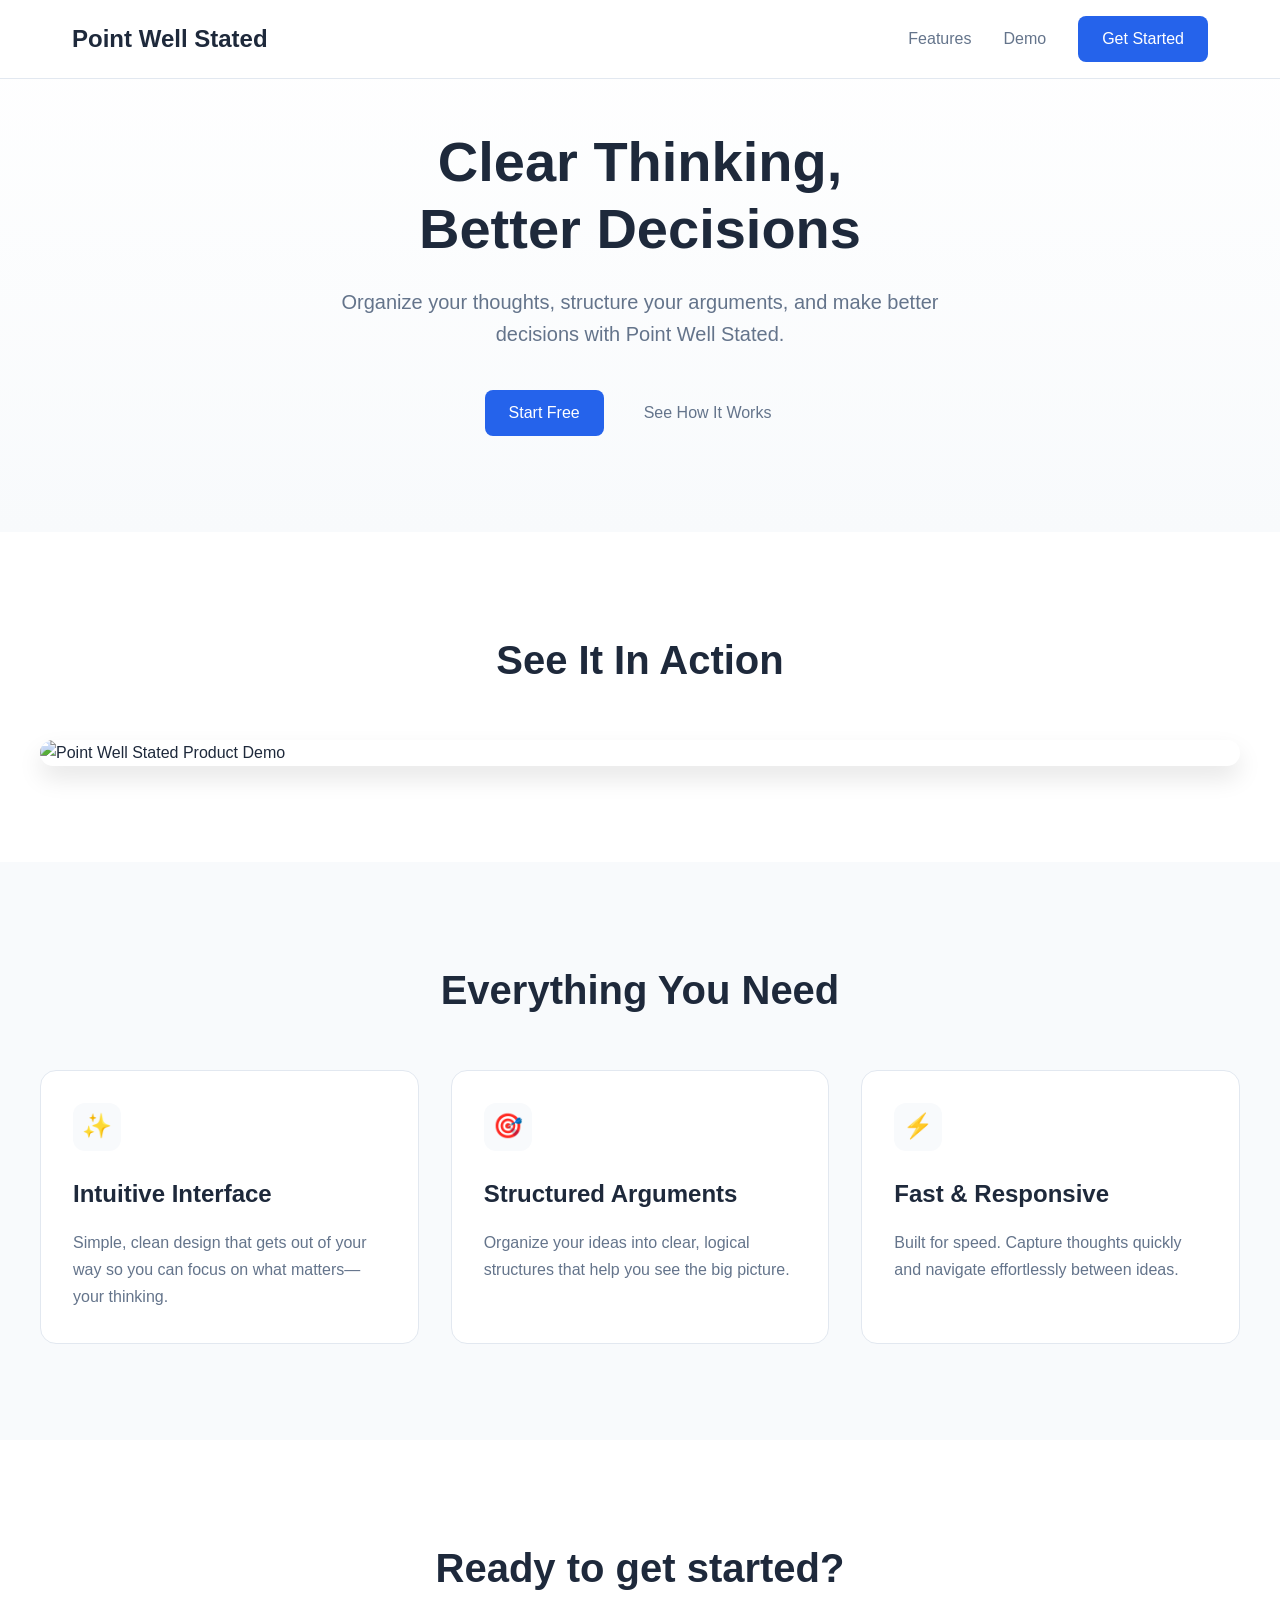
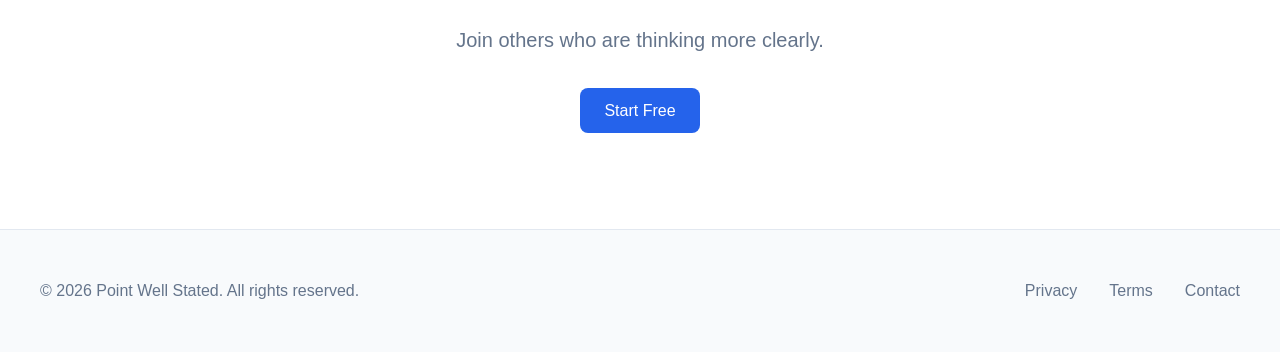
==== index.html @ d67585ce "adding image" ====
<!DOCTYPE html>
<html lang="en">
<head>
    <meta charset="UTF-8">
    <meta name="viewport" content="width=device-width, initial-scale=1.0">
    <title>Point Well Stated - Clear Thinking, Better Decisions</title>
    <style>
        * {
            margin: 0;
            padding: 0;
            box-sizing: border-box;
        }

        :root {
            --primary: #2563eb;
            --primary-dark: #1e40af;
            --text-primary: #1e293b;
            --text-secondary: #64748b;
            --bg-light: #f8fafc;
            --bg-white: #ffffff;
            --border: #e2e8f0;
        }

        body {
            font-family: -apple-system, BlinkMacSystemFont, 'Segoe UI', 'Roboto', 'Oxygen', 'Ubuntu', 'Cantarell', sans-serif;
            line-height: 1.6;
            color: var(--text-primary);
            background: var(--bg-white);
        }

        /* Navigation */
        nav {
            position: fixed;
            top: 0;
            width: 100%;
            background: rgba(255, 255, 255, 0.9);
            backdrop-filter: blur(10px);
            border-bottom: 1px solid var(--border);
            z-index: 1000;
        }

        nav .container {
            max-width: 1200px;
            margin: 0 auto;
            padding: 1rem 2rem;
            display: flex;
            justify-content: space-between;
            align-items: center;
        }

        nav .logo {
            font-size: 1.5rem;
            font-weight: 700;
            color: var(--text-primary);
            text-decoration: none;
        }

        nav .nav-links {
            display: flex;
            gap: 2rem;
            align-items: center;
        }

        nav a {
            color: var(--text-secondary);
            text-decoration: none;
            transition: color 0.2s;
        }

        nav a:hover {
            color: var(--text-primary);
        }

        .btn {
            padding: 0.625rem 1.5rem;
            border-radius: 0.5rem;
            font-weight: 500;
            text-decoration: none;
            transition: all 0.2s;
            display: inline-block;
        }

        .btn-primary {
            background: var(--primary);
            color: white;
            border: none;
        }

        .btn-primary:hover {
            background: var(--primary-dark);
            transform: translateY(-1px);
        }

        /* Hero Section */
        .hero {
            padding: 8rem 2rem 6rem;
            text-align: center;
            background: linear-gradient(180deg, var(--bg-white) 0%, var(--bg-light) 100%);
        }

        .hero h1 {
            font-size: 3.5rem;
            font-weight: 700;
            margin-bottom: 1.5rem;
            line-height: 1.2;
            color: var(--text-primary);
        }

        .hero p {
            font-size: 1.25rem;
            color: var(--text-secondary);
            max-width: 600px;
            margin: 0 auto 2.5rem;
        }

        .hero-cta {
            display: flex;
            gap: 1rem;
            justify-content: center;
            align-items: center;
        }

        /* Product Demo Section */
        .product-demo {
            padding: 6rem 2rem;
            background: var(--bg-white);
        }

        .container {
            max-width: 1200px;
            margin: 0 auto;
        }

        .product-demo h2 {
            font-size: 2.5rem;
            text-align: center;
            margin-bottom: 3rem;
            color: var(--text-primary);
        }

        .demo-container {
            display: flex;
            justify-content: center;
            align-items: center;
            border-radius: 1rem;
            overflow: hidden;
            box-shadow: 0 12px 24px rgba(0, 0, 0, 0.1);
        }

        .demo-container img {
            width: 100%;
            height: auto;
            display: block;
            max-width: 100%;
        }

        /* Features Section */
        .features {
            padding: 6rem 2rem;
            background: var(--bg-light);
        }

        .features h2 {
            font-size: 2.5rem;
            text-align: center;
            margin-bottom: 3rem;
            color: var(--text-primary);
        }

        .features-grid {
            display: grid;
            grid-template-columns: repeat(auto-fit, minmax(300px, 1fr));
            gap: 2rem;
            max-width: 1200px;
            margin: 0 auto;
        }

        .feature-card {
            background: var(--bg-white);
            padding: 2rem;
            border-radius: 1rem;
            border: 1px solid var(--border);
            transition: transform 0.2s, box-shadow 0.2s;
        }

        .feature-card:hover {
            transform: translateY(-4px);
            box-shadow: 0 12px 24px rgba(0, 0, 0, 0.1);
        }

        .feature-icon {
            width: 48px;
            height: 48px;
            background: var(--bg-light);
            border-radius: 0.75rem;
            display: flex;
            align-items: center;
            justify-content: center;
            font-size: 1.5rem;
            margin-bottom: 1.5rem;
        }

        .feature-card h3 {
            font-size: 1.5rem;
            margin-bottom: 1rem;
            color: var(--text-primary);
        }

        .feature-card p {
            color: var(--text-secondary);
            line-height: 1.7;
        }

        /* CTA Section */
        .cta-section {
            padding: 6rem 2rem;
            background: var(--bg-white);
            text-align: center;
        }

        .cta-section h2 {
            font-size: 2.5rem;
            margin-bottom: 1.5rem;
            color: var(--text-primary);
        }

        .cta-section p {
            font-size: 1.25rem;
            color: var(--text-secondary);
            margin-bottom: 2rem;
        }

        /* Footer */
        footer {
            padding: 3rem 2rem;
            background: var(--bg-light);
            border-top: 1px solid var(--border);
        }

        footer .container {
            max-width: 1200px;
            margin: 0 auto;
            display: flex;
            justify-content: space-between;
            align-items: center;
        }

        footer p {
            color: var(--text-secondary);
        }

        footer .footer-links {
            display: flex;
            gap: 2rem;
        }

        footer a {
            color: var(--text-secondary);
            text-decoration: none;
            transition: color 0.2s;
        }

        footer a:hover {
            color: var(--text-primary);
        }

        /* Responsive */
        @media (max-width: 768px) {
            .hero h1 {
                font-size: 2.5rem;
            }

            .hero p {
                font-size: 1.125rem;
            }

            .hero-cta {
                flex-direction: column;
            }

            nav .nav-links {
                gap: 1rem;
            }

            footer .container {
                flex-direction: column;
                gap: 1.5rem;
                text-align: center;
            }

            .features h2,
            .product-demo h2,
            .cta-section h2 {
                font-size: 2rem;
            }
        }
    </style>
</head>
<body>
    <!-- Navigation -->
    <nav>
        <div class="container">
            <a href="/" class="logo">Point Well Stated</a>
            <div class="nav-links">
                <a href="#features">Features</a>
                <a href="#demo">Demo</a>
                <a href="https://dashboard.pointwellstated.com" class="btn btn-primary">Get Started</a>
            </div>
        </div>
    </nav>

    <!-- Hero Section -->
    <section class="hero">
        <h1>Clear Thinking,<br>Better Decisions</h1>
        <p>Organize your thoughts, structure your arguments, and make better decisions with Point Well Stated.</p>
        <div class="hero-cta">
            <a href="https://dashboard.pointwellstated.com" class="btn btn-primary">Start Free</a>
            <a href="#demo" class="btn" style="color: var(--text-secondary);">See How It Works</a>
        </div>
    </section>

    <!-- Product Demo Section -->
    <section class="product-demo" id="demo">
        <div class="container">
            <h2>See It In Action</h2>
            <div class="demo-container">
                <img src="demo.gif" alt="Point Well Stated Product Demo">
            </div>
        </div>
    </section>

    <!-- Features Section -->
    <section class="features" id="features">
        <div class="container">
            <h2>Everything You Need</h2>
            <div class="features-grid">
                <div class="feature-card">
                    <div class="feature-icon">✨</div>
                    <h3>Intuitive Interface</h3>
                    <p>Simple, clean design that gets out of your way so you can focus on what matters—your thinking.</p>
                </div>
                <div class="feature-card">
                    <div class="feature-icon">🎯</div>
                    <h3>Structured Arguments</h3>
                    <p>Organize your ideas into clear, logical structures that help you see the big picture.</p>
                </div>
                <div class="feature-card">
                    <div class="feature-icon">⚡</div>
                    <h3>Fast & Responsive</h3>
                    <p>Built for speed. Capture thoughts quickly and navigate effortlessly between ideas.</p>
                </div>
            </div>
        </div>
    </section>

    <!-- CTA Section -->
    <section class="cta-section">
        <div class="container">
            <h2>Ready to get started?</h2>
            <p>Join others who are thinking more clearly.</p>
            <a href="https://dashboard.pointwellstated.com" class="btn btn-primary">Start Free</a>
        </div>
    </section>

    <!-- Footer -->
    <footer>
        <div class="container">
            <p>&copy; 2026 Point Well Stated. All rights reserved.</p>
            <div class="footer-links">
                <a href="#">Privacy</a>
                <a href="#">Terms</a>
                <a href="#">Contact</a>
            </div>
        </div>
    </footer>

    <script>
        // Smooth scrolling for anchor links
        document.querySelectorAll('a[href^="#"]').forEach(anchor => {
            anchor.addEventListener('click', function (e) {
                e.preventDefault();
                const target = document.querySelector(this.getAttribute('href'));
                if (target) {
                    target.scrollIntoView({
                        behavior: 'smooth',
                        block: 'start'
                    });
                }
            });
        });
    </script>
</body>
</html>
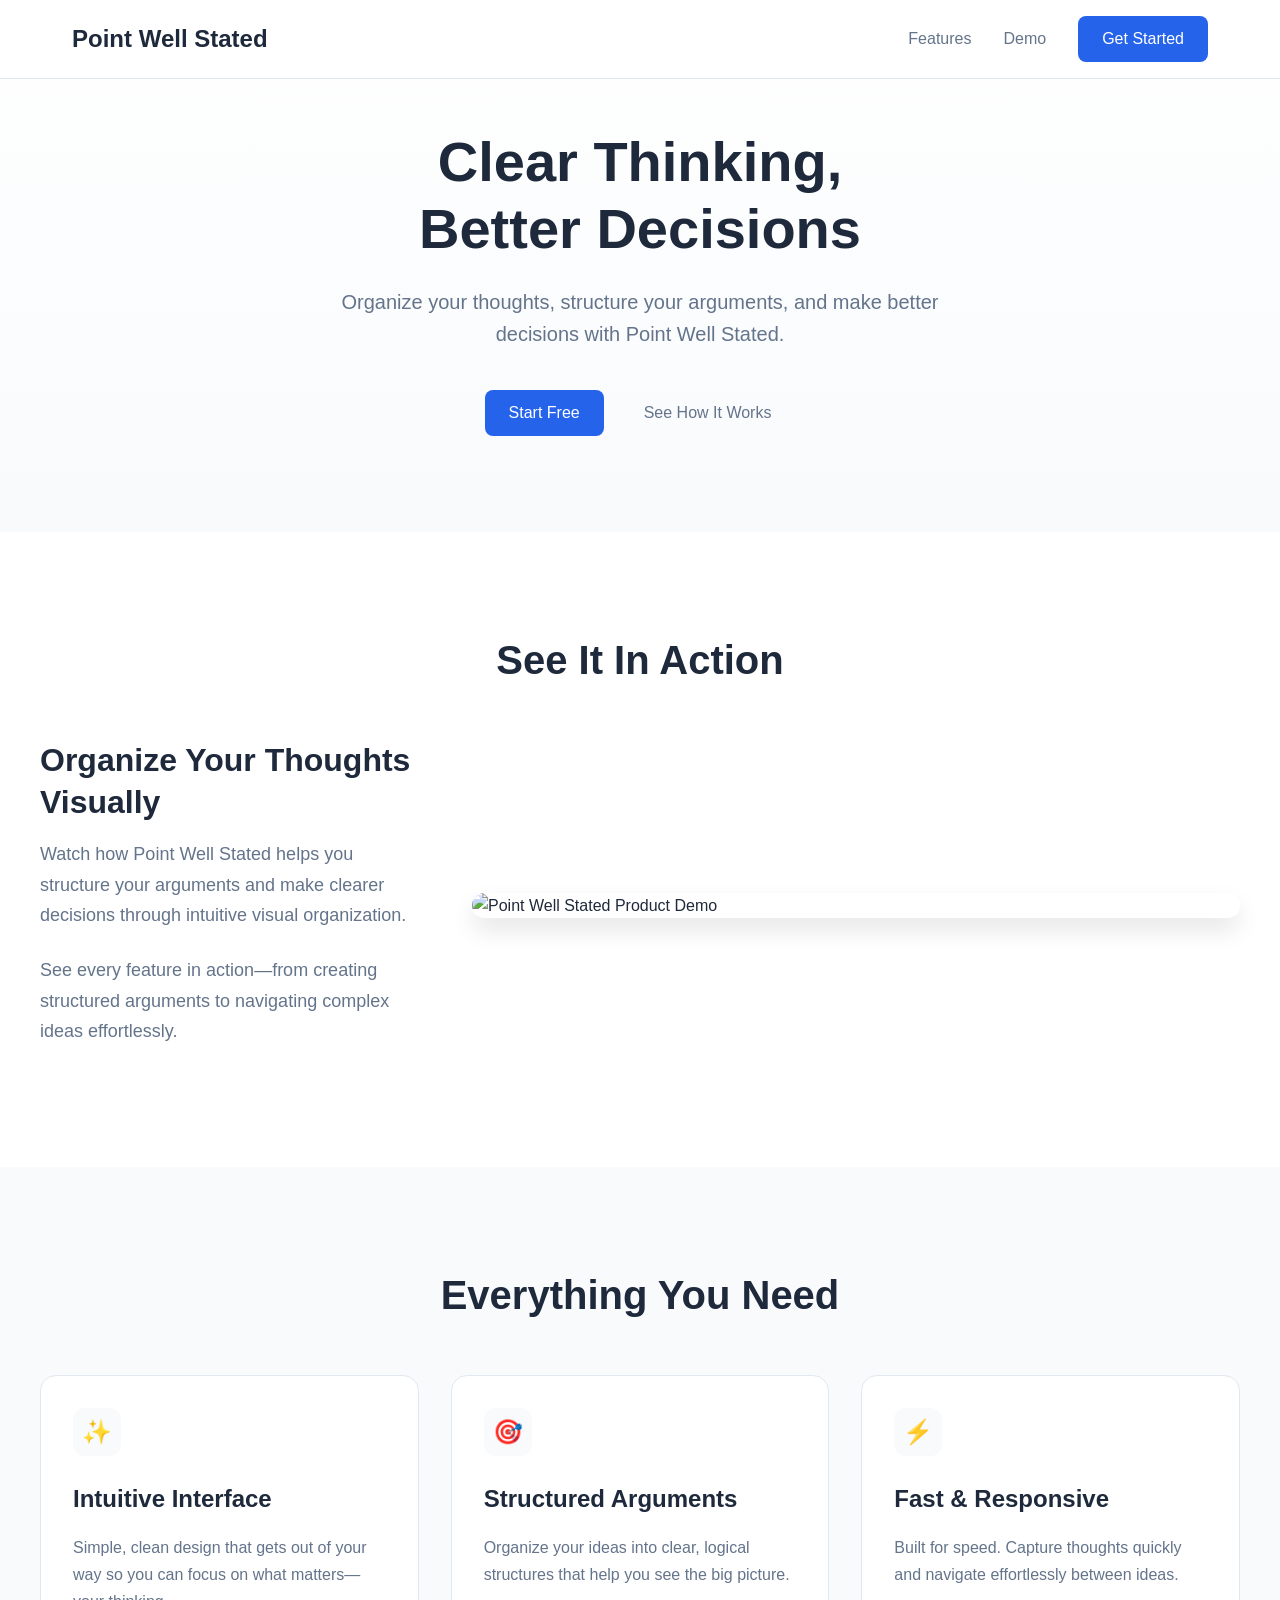
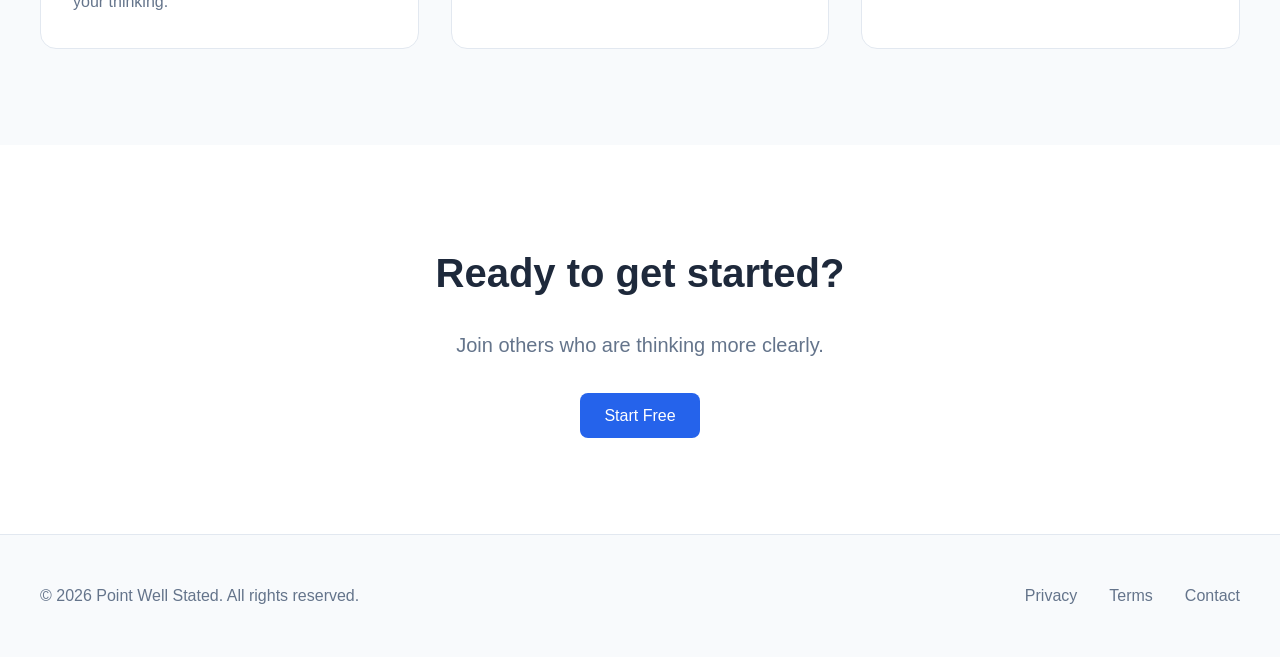
==== commit 3e33b390: "Add demo GIF with two-column layout (text left, image right)" ====
--- a/index.html
+++ b/index.html
@@ -138,10 +138,35 @@
             color: var(--text-primary);
         }
 
+        .demo-wrapper {
+            display: grid;
+            grid-template-columns: 1fr 2fr;
+            gap: 3rem;
+            align-items: center;
+            margin-top: 2rem;
+        }
+
+        .demo-text {
+            display: flex;
+            flex-direction: column;
+            justify-content: center;
+        }
+
+        .demo-text h3 {
+            font-size: 2rem;
+            margin-bottom: 1rem;
+            color: var(--text-primary);
+            line-height: 1.3;
+        }
+
+        .demo-text p {
+            font-size: 1.125rem;
+            color: var(--text-secondary);
+            line-height: 1.7;
+            margin-bottom: 1.5rem;
+        }
+
         .demo-container {
-            display: flex;
-            justify-content: center;
-            align-items: center;
             border-radius: 1rem;
             overflow: hidden;
             box-shadow: 0 12px 24px rgba(0, 0, 0, 0.1);
@@ -151,7 +176,6 @@
             width: 100%;
             height: auto;
             display: block;
-            max-width: 100%;
         }
 
         /* Features Section */
@@ -292,6 +316,19 @@
             .product-demo h2,
             .cta-section h2 {
                 font-size: 2rem;
+            }
+
+            .demo-wrapper {
+                grid-template-columns: 1fr;
+                gap: 2rem;
+            }
+
+            .demo-text h3 {
+                font-size: 1.75rem;
+            }
+
+            .demo-text p {
+                font-size: 1rem;
             }
         }
     </style>
@@ -323,8 +360,15 @@
     <section class="product-demo" id="demo">
         <div class="container">
             <h2>See It In Action</h2>
-            <div class="demo-container">
-                <img src="demo.gif" alt="Point Well Stated Product Demo">
+            <div class="demo-wrapper">
+                <div class="demo-text">
+                    <h3>Organize Your Thoughts Visually</h3>
+                    <p>Watch how Point Well Stated helps you structure your arguments and make clearer decisions through intuitive visual organization.</p>
+                    <p>See every feature in action—from creating structured arguments to navigating complex ideas effortlessly.</p>
+                </div>
+                <div class="demo-container">
+                    <img src="demo.gif" alt="Point Well Stated Product Demo">
+                </div>
             </div>
         </div>
     </section>
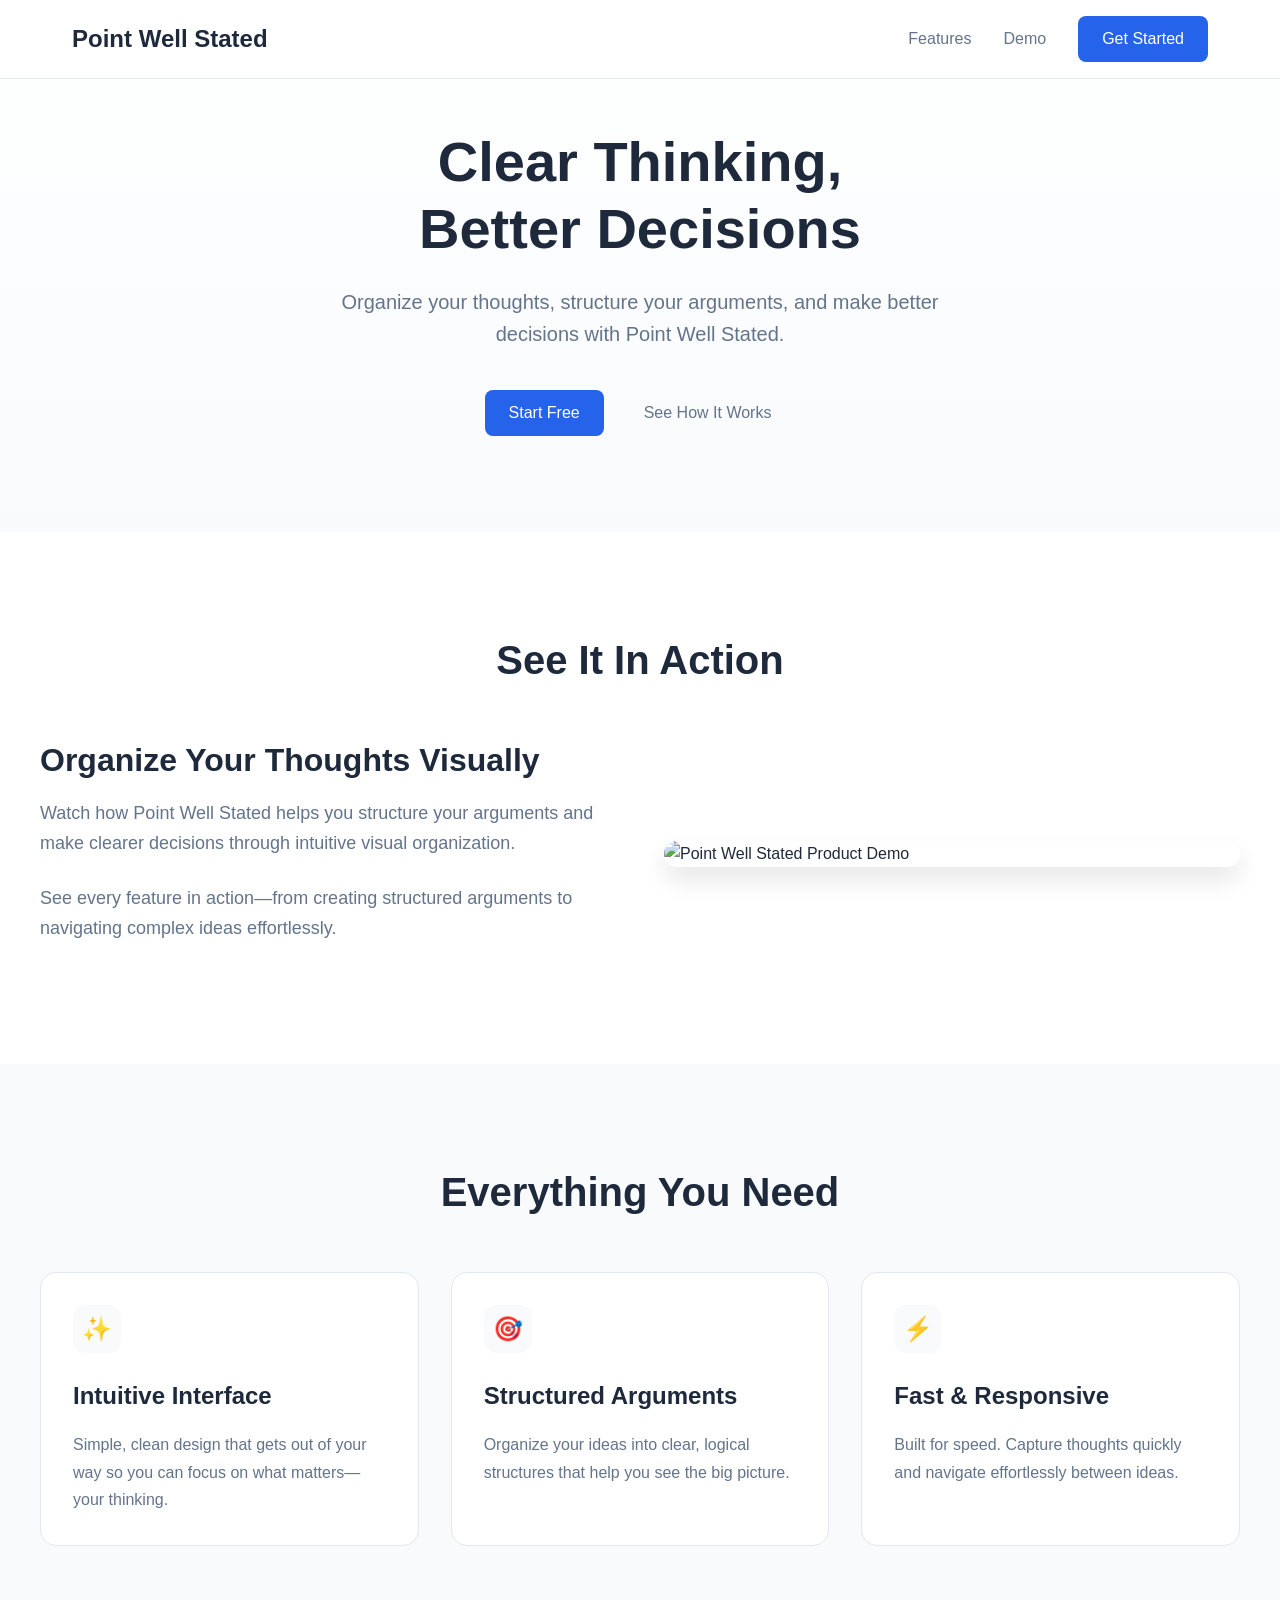
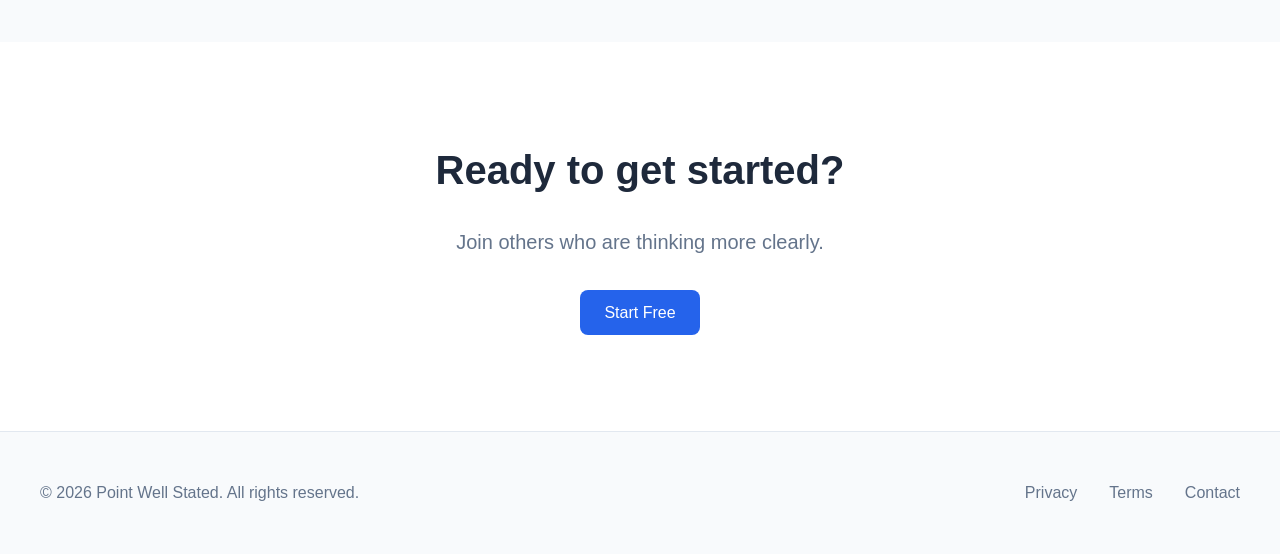
==== commit 303971ad: "image size" ====
--- a/index.html
+++ b/index.html
@@ -140,7 +140,7 @@
 
         .demo-wrapper {
             display: grid;
-            grid-template-columns: 1fr 2fr;
+            grid-template-columns: 1fr 1fr;
             gap: 3rem;
             align-items: center;
             margin-top: 2rem;
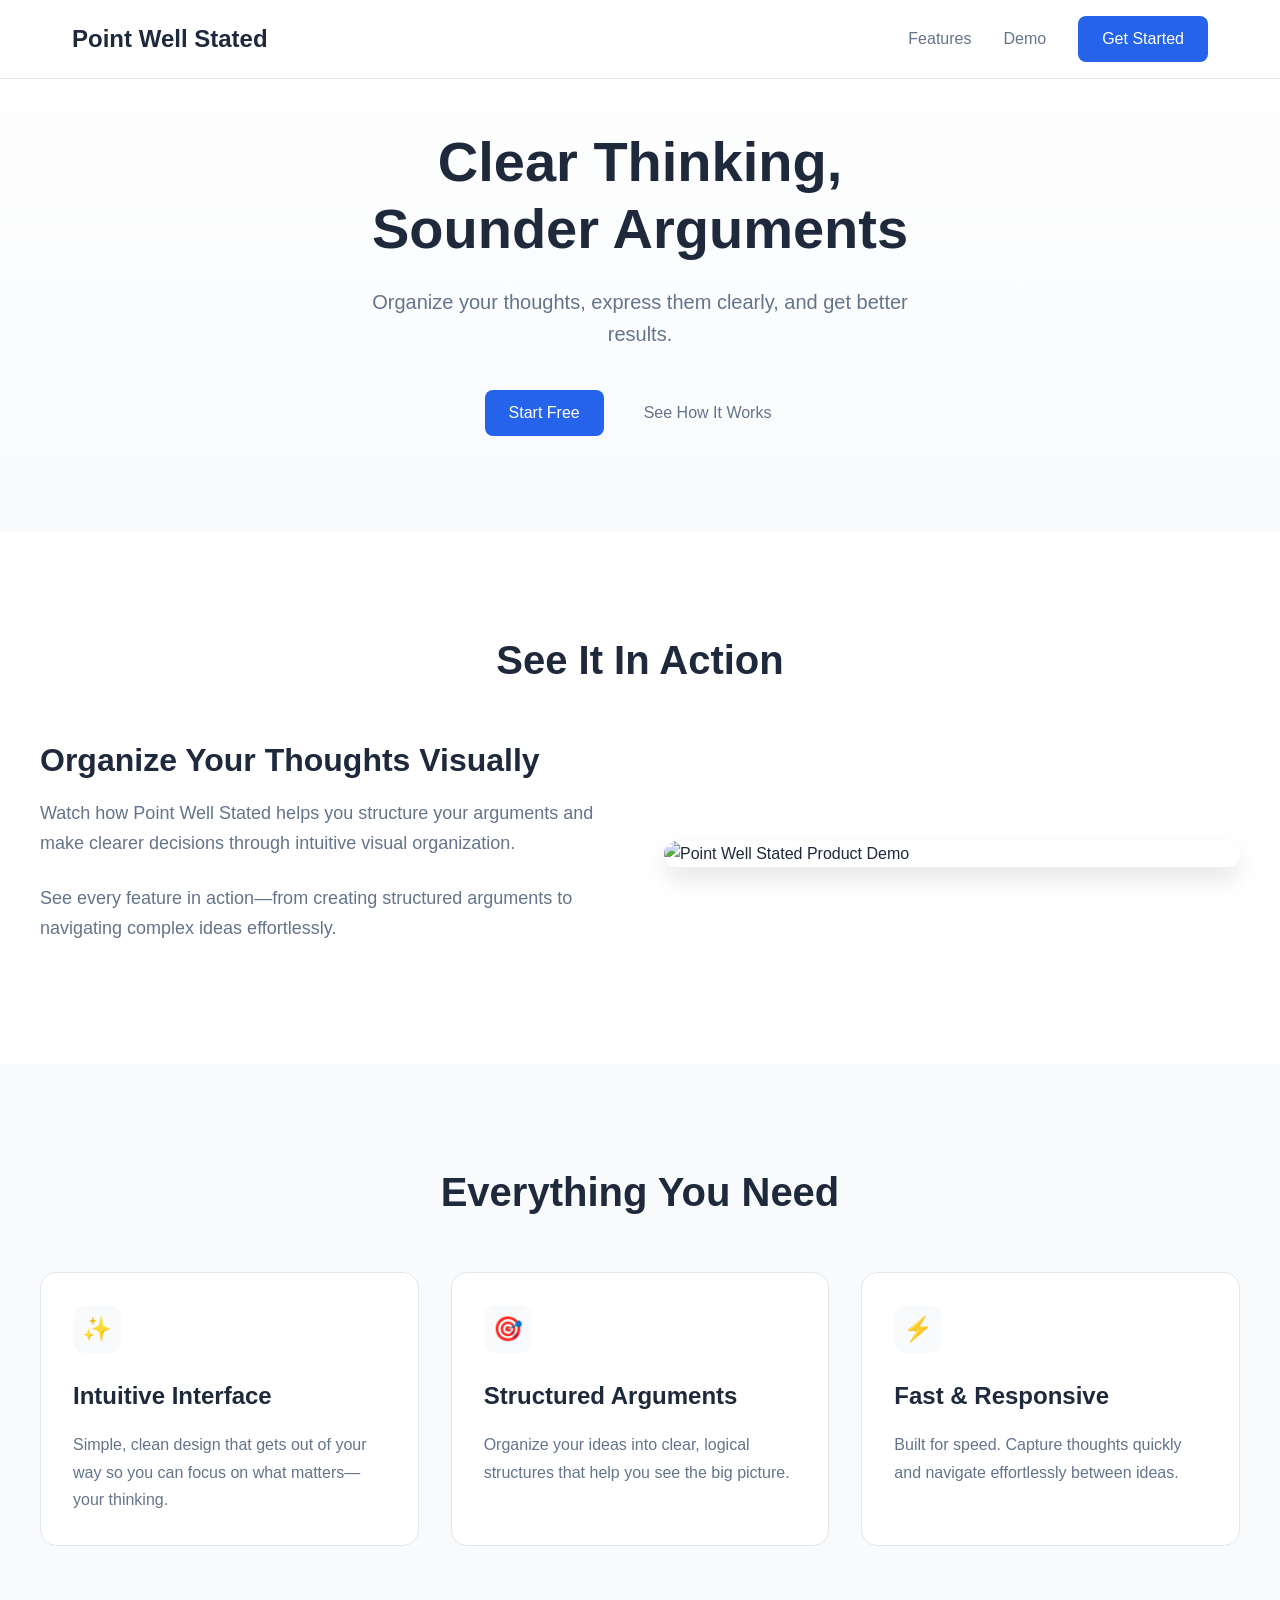
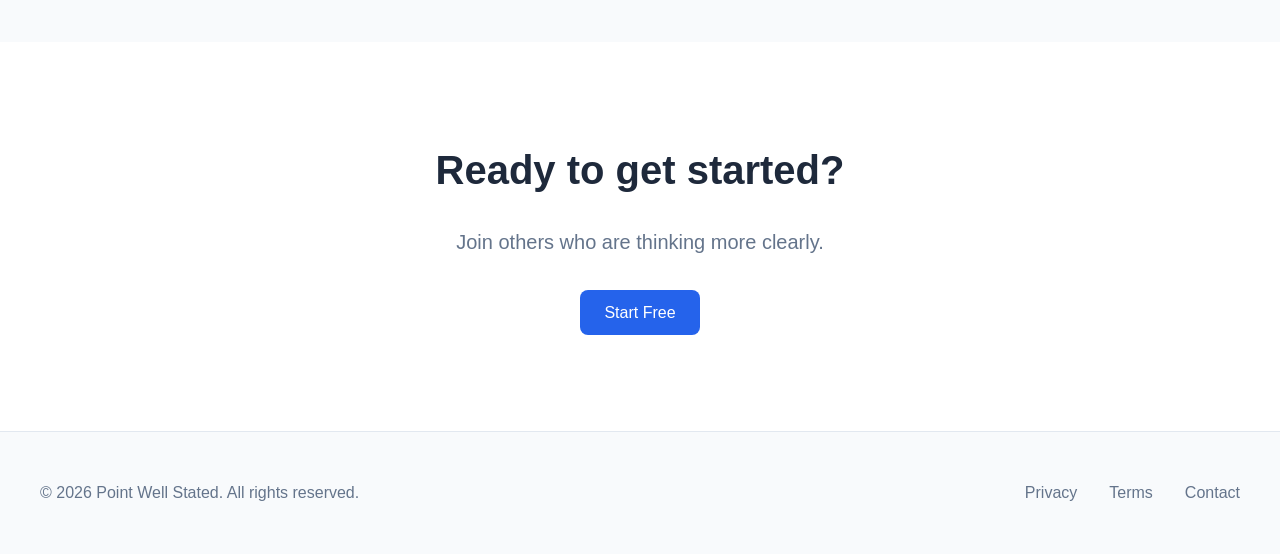
==== commit 9e3659b4: "Update title and hero copy Co-Authored-By: Claude Opus 4.5 <noreply@anthropic.com>" ====
--- a/index.html
+++ b/index.html
@@ -3,335 +3,8 @@
 <head>
     <meta charset="UTF-8">
     <meta name="viewport" content="width=device-width, initial-scale=1.0">
-    <title>Point Well Stated - Clear Thinking, Better Decisions</title>
-    <style>
-        * {
-            margin: 0;
-            padding: 0;
-            box-sizing: border-box;
-        }
-
-        :root {
-            --primary: #2563eb;
-            --primary-dark: #1e40af;
-            --text-primary: #1e293b;
-            --text-secondary: #64748b;
-            --bg-light: #f8fafc;
-            --bg-white: #ffffff;
-            --border: #e2e8f0;
-        }
-
-        body {
-            font-family: -apple-system, BlinkMacSystemFont, 'Segoe UI', 'Roboto', 'Oxygen', 'Ubuntu', 'Cantarell', sans-serif;
-            line-height: 1.6;
-            color: var(--text-primary);
-            background: var(--bg-white);
-        }
-
-        /* Navigation */
-        nav {
-            position: fixed;
-            top: 0;
-            width: 100%;
-            background: rgba(255, 255, 255, 0.9);
-            backdrop-filter: blur(10px);
-            border-bottom: 1px solid var(--border);
-            z-index: 1000;
-        }
-
-        nav .container {
-            max-width: 1200px;
-            margin: 0 auto;
-            padding: 1rem 2rem;
-            display: flex;
-            justify-content: space-between;
-            align-items: center;
-        }
-
-        nav .logo {
-            font-size: 1.5rem;
-            font-weight: 700;
-            color: var(--text-primary);
-            text-decoration: none;
-        }
-
-        nav .nav-links {
-            display: flex;
-            gap: 2rem;
-            align-items: center;
-        }
-
-        nav a {
-            color: var(--text-secondary);
-            text-decoration: none;
-            transition: color 0.2s;
-        }
-
-        nav a:hover {
-            color: var(--text-primary);
-        }
-
-        .btn {
-            padding: 0.625rem 1.5rem;
-            border-radius: 0.5rem;
-            font-weight: 500;
-            text-decoration: none;
-            transition: all 0.2s;
-            display: inline-block;
-        }
-
-        .btn-primary {
-            background: var(--primary);
-            color: white;
-            border: none;
-        }
-
-        .btn-primary:hover {
-            background: var(--primary-dark);
-            transform: translateY(-1px);
-        }
-
-        /* Hero Section */
-        .hero {
-            padding: 8rem 2rem 6rem;
-            text-align: center;
-            background: linear-gradient(180deg, var(--bg-white) 0%, var(--bg-light) 100%);
-        }
-
-        .hero h1 {
-            font-size: 3.5rem;
-            font-weight: 700;
-            margin-bottom: 1.5rem;
-            line-height: 1.2;
-            color: var(--text-primary);
-        }
-
-        .hero p {
-            font-size: 1.25rem;
-            color: var(--text-secondary);
-            max-width: 600px;
-            margin: 0 auto 2.5rem;
-        }
-
-        .hero-cta {
-            display: flex;
-            gap: 1rem;
-            justify-content: center;
-            align-items: center;
-        }
-
-        /* Product Demo Section */
-        .product-demo {
-            padding: 6rem 2rem;
-            background: var(--bg-white);
-        }
-
-        .container {
-            max-width: 1200px;
-            margin: 0 auto;
-        }
-
-        .product-demo h2 {
-            font-size: 2.5rem;
-            text-align: center;
-            margin-bottom: 3rem;
-            color: var(--text-primary);
-        }
-
-        .demo-wrapper {
-            display: grid;
-            grid-template-columns: 1fr 1fr;
-            gap: 3rem;
-            align-items: center;
-            margin-top: 2rem;
-        }
-
-        .demo-text {
-            display: flex;
-            flex-direction: column;
-            justify-content: center;
-        }
-
-        .demo-text h3 {
-            font-size: 2rem;
-            margin-bottom: 1rem;
-            color: var(--text-primary);
-            line-height: 1.3;
-        }
-
-        .demo-text p {
-            font-size: 1.125rem;
-            color: var(--text-secondary);
-            line-height: 1.7;
-            margin-bottom: 1.5rem;
-        }
-
-        .demo-container {
-            border-radius: 1rem;
-            overflow: hidden;
-            box-shadow: 0 12px 24px rgba(0, 0, 0, 0.1);
-        }
-
-        .demo-container img {
-            width: 100%;
-            height: auto;
-            display: block;
-        }
-
-        /* Features Section */
-        .features {
-            padding: 6rem 2rem;
-            background: var(--bg-light);
-        }
-
-        .features h2 {
-            font-size: 2.5rem;
-            text-align: center;
-            margin-bottom: 3rem;
-            color: var(--text-primary);
-        }
-
-        .features-grid {
-            display: grid;
-            grid-template-columns: repeat(auto-fit, minmax(300px, 1fr));
-            gap: 2rem;
-            max-width: 1200px;
-            margin: 0 auto;
-        }
-
-        .feature-card {
-            background: var(--bg-white);
-            padding: 2rem;
-            border-radius: 1rem;
-            border: 1px solid var(--border);
-            transition: transform 0.2s, box-shadow 0.2s;
-        }
-
-        .feature-card:hover {
-            transform: translateY(-4px);
-            box-shadow: 0 12px 24px rgba(0, 0, 0, 0.1);
-        }
-
-        .feature-icon {
-            width: 48px;
-            height: 48px;
-            background: var(--bg-light);
-            border-radius: 0.75rem;
-            display: flex;
-            align-items: center;
-            justify-content: center;
-            font-size: 1.5rem;
-            margin-bottom: 1.5rem;
-        }
-
-        .feature-card h3 {
-            font-size: 1.5rem;
-            margin-bottom: 1rem;
-            color: var(--text-primary);
-        }
-
-        .feature-card p {
-            color: var(--text-secondary);
-            line-height: 1.7;
-        }
-
-        /* CTA Section */
-        .cta-section {
-            padding: 6rem 2rem;
-            background: var(--bg-white);
-            text-align: center;
-        }
-
-        .cta-section h2 {
-            font-size: 2.5rem;
-            margin-bottom: 1.5rem;
-            color: var(--text-primary);
-        }
-
-        .cta-section p {
-            font-size: 1.25rem;
-            color: var(--text-secondary);
-            margin-bottom: 2rem;
-        }
-
-        /* Footer */
-        footer {
-            padding: 3rem 2rem;
-            background: var(--bg-light);
-            border-top: 1px solid var(--border);
-        }
-
-        footer .container {
-            max-width: 1200px;
-            margin: 0 auto;
-            display: flex;
-            justify-content: space-between;
-            align-items: center;
-        }
-
-        footer p {
-            color: var(--text-secondary);
-        }
-
-        footer .footer-links {
-            display: flex;
-            gap: 2rem;
-        }
-
-        footer a {
-            color: var(--text-secondary);
-            text-decoration: none;
-            transition: color 0.2s;
-        }
-
-        footer a:hover {
-            color: var(--text-primary);
-        }
-
-        /* Responsive */
-        @media (max-width: 768px) {
-            .hero h1 {
-                font-size: 2.5rem;
-            }
-
-            .hero p {
-                font-size: 1.125rem;
-            }
-
-            .hero-cta {
-                flex-direction: column;
-            }
-
-            nav .nav-links {
-                gap: 1rem;
-            }
-
-            footer .container {
-                flex-direction: column;
-                gap: 1.5rem;
-                text-align: center;
-            }
-
-            .features h2,
-            .product-demo h2,
-            .cta-section h2 {
-                font-size: 2rem;
-            }
-
-            .demo-wrapper {
-                grid-template-columns: 1fr;
-                gap: 2rem;
-            }
-
-            .demo-text h3 {
-                font-size: 1.75rem;
-            }
-
-            .demo-text p {
-                font-size: 1rem;
-            }
-        }
-    </style>
+    <title>Point Well Stated - Build Sound Arguments</title>
+    <link rel="stylesheet" href="styles.css">
 </head>
 <body>
     <!-- Navigation -->
@@ -348,11 +21,11 @@
 
     <!-- Hero Section -->
     <section class="hero">
-        <h1>Clear Thinking,<br>Better Decisions</h1>
-        <p>Organize your thoughts, structure your arguments, and make better decisions with Point Well Stated.</p>
+        <h1>Clear Thinking,<br>Sounder Arguments</h1>
+        <p>Organize your thoughts, express them clearly, and get better results.</p>
         <div class="hero-cta">
             <a href="https://dashboard.pointwellstated.com" class="btn btn-primary">Start Free</a>
-            <a href="#demo" class="btn" style="color: var(--text-secondary);">See How It Works</a>
+            <a href="#demo" class="btn btn-secondary">See How It Works</a>
         </div>
     </section>
 
@@ -418,20 +91,6 @@
         </div>
     </footer>
 
-    <script>
-        // Smooth scrolling for anchor links
-        document.querySelectorAll('a[href^="#"]').forEach(anchor => {
-            anchor.addEventListener('click', function (e) {
-                e.preventDefault();
-                const target = document.querySelector(this.getAttribute('href'));
-                if (target) {
-                    target.scrollIntoView({
-                        behavior: 'smooth',
-                        block: 'start'
-                    });
-                }
-            });
-        });
-    </script>
+    <script src="main.js"></script>
 </body>
 </html>
--- a/styles.css
+++ b/styles.css
@@ -0,0 +1,330 @@
+* {
+    margin: 0;
+    padding: 0;
+    box-sizing: border-box;
+}
+
+:root {
+    --primary: #2563eb;
+    --primary-dark: #1e40af;
+    --text-primary: #1e293b;
+    --text-secondary: #64748b;
+    --bg-light: #f8fafc;
+    --bg-white: #ffffff;
+    --border: #e2e8f0;
+}
+
+body {
+    font-family: -apple-system, BlinkMacSystemFont, 'Segoe UI', 'Roboto', 'Oxygen', 'Ubuntu', 'Cantarell', sans-serif;
+    line-height: 1.6;
+    color: var(--text-primary);
+    background: var(--bg-white);
+}
+
+/* Navigation */
+nav {
+    position: fixed;
+    top: 0;
+    width: 100%;
+    background: rgba(255, 255, 255, 0.9);
+    backdrop-filter: blur(10px);
+    border-bottom: 1px solid var(--border);
+    z-index: 1000;
+}
+
+nav .container {
+    max-width: 1200px;
+    margin: 0 auto;
+    padding: 1rem 2rem;
+    display: flex;
+    justify-content: space-between;
+    align-items: center;
+}
+
+nav .logo {
+    font-size: 1.5rem;
+    font-weight: 700;
+    color: var(--text-primary);
+    text-decoration: none;
+}
+
+nav .nav-links {
+    display: flex;
+    gap: 2rem;
+    align-items: center;
+}
+
+nav a {
+    color: var(--text-secondary);
+    text-decoration: none;
+    transition: color 0.2s;
+}
+
+nav a:hover {
+    color: var(--text-primary);
+}
+
+.btn {
+    padding: 0.625rem 1.5rem;
+    border-radius: 0.5rem;
+    font-weight: 500;
+    text-decoration: none;
+    transition: all 0.2s;
+    display: inline-block;
+}
+
+.btn-primary {
+    background: var(--primary);
+    color: white;
+    border: none;
+}
+
+.btn-primary:hover {
+    background: var(--primary-dark);
+    transform: translateY(-1px);
+}
+
+.btn-secondary {
+    color: var(--text-secondary);
+}
+
+/* Hero Section */
+.hero {
+    padding: 8rem 2rem 6rem;
+    text-align: center;
+    background: linear-gradient(180deg, var(--bg-white) 0%, var(--bg-light) 100%);
+}
+
+.hero h1 {
+    font-size: 3.5rem;
+    font-weight: 700;
+    margin-bottom: 1.5rem;
+    line-height: 1.2;
+    color: var(--text-primary);
+}
+
+.hero p {
+    font-size: 1.25rem;
+    color: var(--text-secondary);
+    max-width: 600px;
+    margin: 0 auto 2.5rem;
+}
+
+.hero-cta {
+    display: flex;
+    gap: 1rem;
+    justify-content: center;
+    align-items: center;
+}
+
+/* Product Demo Section */
+.product-demo {
+    padding: 6rem 2rem;
+    background: var(--bg-white);
+}
+
+.container {
+    max-width: 1200px;
+    margin: 0 auto;
+}
+
+.product-demo h2 {
+    font-size: 2.5rem;
+    text-align: center;
+    margin-bottom: 3rem;
+    color: var(--text-primary);
+}
+
+.demo-wrapper {
+    display: grid;
+    grid-template-columns: 1fr 1fr;
+    gap: 3rem;
+    align-items: center;
+    margin-top: 2rem;
+}
+
+.demo-text {
+    display: flex;
+    flex-direction: column;
+    justify-content: center;
+}
+
+.demo-text h3 {
+    font-size: 2rem;
+    margin-bottom: 1rem;
+    color: var(--text-primary);
+    line-height: 1.3;
+}
+
+.demo-text p {
+    font-size: 1.125rem;
+    color: var(--text-secondary);
+    line-height: 1.7;
+    margin-bottom: 1.5rem;
+}
+
+.demo-container {
+    border-radius: 1rem;
+    overflow: hidden;
+    box-shadow: 0 12px 24px rgba(0, 0, 0, 0.1);
+}
+
+.demo-container img {
+    width: 100%;
+    height: auto;
+    display: block;
+}
+
+/* Features Section */
+.features {
+    padding: 6rem 2rem;
+    background: var(--bg-light);
+}
+
+.features h2 {
+    font-size: 2.5rem;
+    text-align: center;
+    margin-bottom: 3rem;
+    color: var(--text-primary);
+}
+
+.features-grid {
+    display: grid;
+    grid-template-columns: repeat(auto-fit, minmax(300px, 1fr));
+    gap: 2rem;
+    max-width: 1200px;
+    margin: 0 auto;
+}
+
+.feature-card {
+    background: var(--bg-white);
+    padding: 2rem;
+    border-radius: 1rem;
+    border: 1px solid var(--border);
+    transition: transform 0.2s, box-shadow 0.2s;
+}
+
+.feature-card:hover {
+    transform: translateY(-4px);
+    box-shadow: 0 12px 24px rgba(0, 0, 0, 0.1);
+}
+
+.feature-icon {
+    width: 48px;
+    height: 48px;
+    background: var(--bg-light);
+    border-radius: 0.75rem;
+    display: flex;
+    align-items: center;
+    justify-content: center;
+    font-size: 1.5rem;
+    margin-bottom: 1.5rem;
+}
+
+.feature-card h3 {
+    font-size: 1.5rem;
+    margin-bottom: 1rem;
+    color: var(--text-primary);
+}
+
+.feature-card p {
+    color: var(--text-secondary);
+    line-height: 1.7;
+}
+
+/* CTA Section */
+.cta-section {
+    padding: 6rem 2rem;
+    background: var(--bg-white);
+    text-align: center;
+}
+
+.cta-section h2 {
+    font-size: 2.5rem;
+    margin-bottom: 1.5rem;
+    color: var(--text-primary);
+}
+
+.cta-section p {
+    font-size: 1.25rem;
+    color: var(--text-secondary);
+    margin-bottom: 2rem;
+}
+
+/* Footer */
+footer {
+    padding: 3rem 2rem;
+    background: var(--bg-light);
+    border-top: 1px solid var(--border);
+}
+
+footer .container {
+    max-width: 1200px;
+    margin: 0 auto;
+    display: flex;
+    justify-content: space-between;
+    align-items: center;
+}
+
+footer p {
+    color: var(--text-secondary);
+}
+
+footer .footer-links {
+    display: flex;
+    gap: 2rem;
+}
+
+footer a {
+    color: var(--text-secondary);
+    text-decoration: none;
+    transition: color 0.2s;
+}
+
+footer a:hover {
+    color: var(--text-primary);
+}
+
+/* Responsive */
+@media (max-width: 768px) {
+    .hero h1 {
+        font-size: 2.5rem;
+    }
+
+    .hero p {
+        font-size: 1.125rem;
+    }
+
+    .hero-cta {
+        flex-direction: column;
+    }
+
+    nav .nav-links {
+        gap: 1rem;
+    }
+
+    footer .container {
+        flex-direction: column;
+        gap: 1.5rem;
+        text-align: center;
+    }
+
+    .features h2,
+    .product-demo h2,
+    .cta-section h2 {
+        font-size: 2rem;
+    }
+
+    .demo-wrapper {
+        grid-template-columns: 1fr;
+        gap: 2rem;
+    }
+
+    .demo-text h3 {
+        font-size: 1.75rem;
+    }
+
+    .demo-text p {
+        font-size: 1rem;
+    }
+}
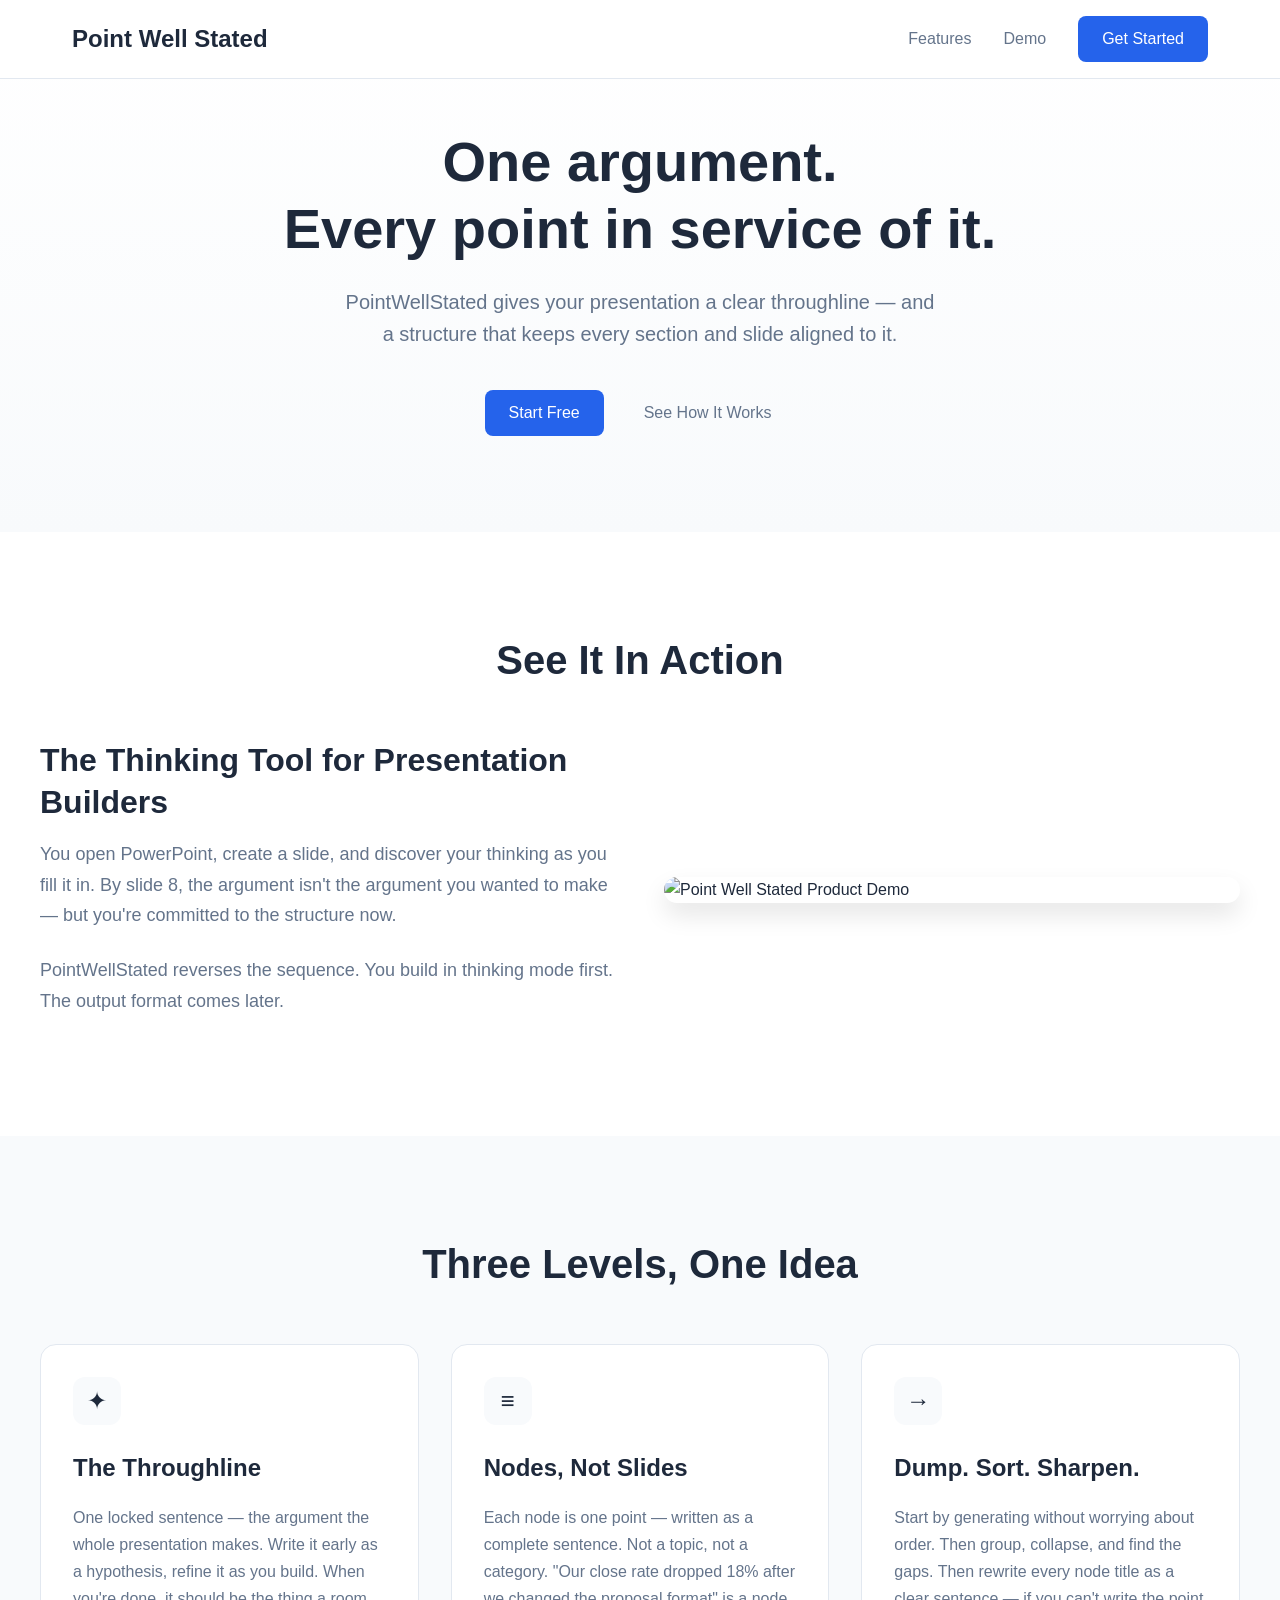
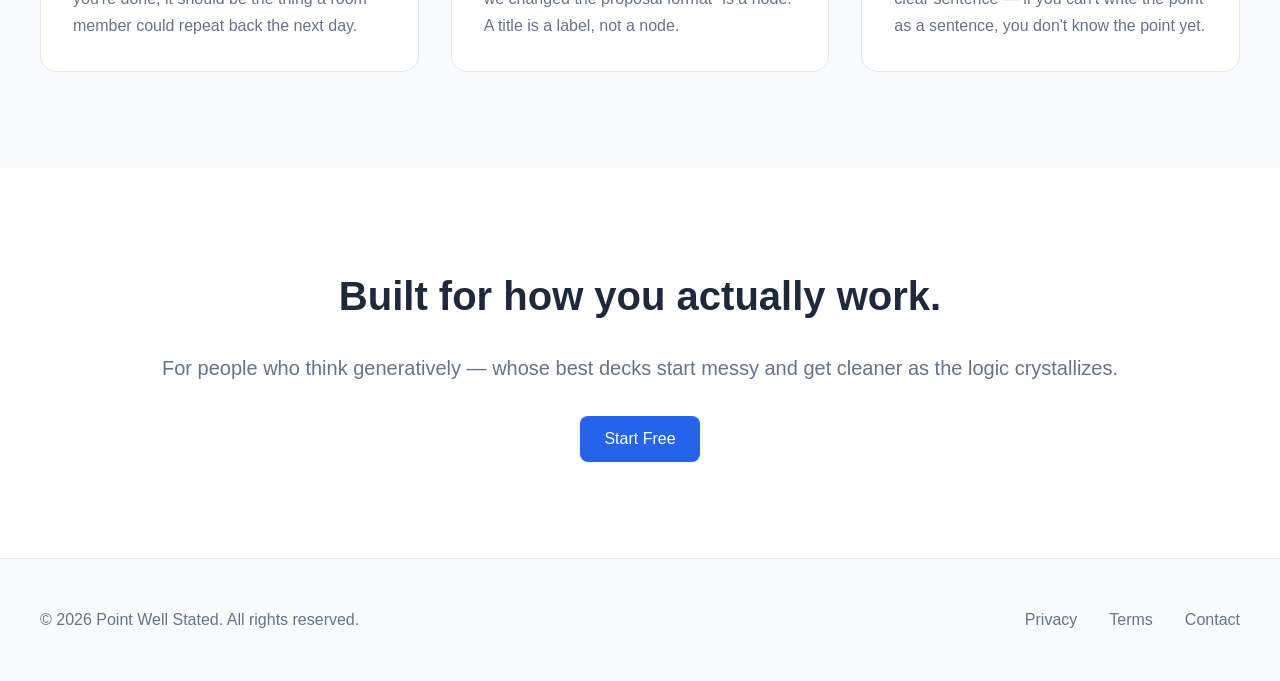
==== commit f6636ae7: "Update value prop copy — throughline and clear argument flow Co-Authored-By: Claude Sonnet 4.6 <nore" ====
--- a/index.html
+++ b/index.html
@@ -21,8 +21,8 @@
 
     <!-- Hero Section -->
     <section class="hero">
-        <h1>Clear Thinking,<br>Sounder Arguments</h1>
-        <p>Organize your thoughts, express them clearly, and get better results.</p>
+        <h1>One argument.<br>Every point in service of it.</h1>
+        <p>PointWellStated gives your presentation a clear throughline — and a structure that keeps every section and slide aligned to it.</p>
         <div class="hero-cta">
             <a href="https://dashboard.pointwellstated.com" class="btn btn-primary">Start Free</a>
             <a href="#demo" class="btn btn-secondary">See How It Works</a>
@@ -35,9 +35,9 @@
             <h2>See It In Action</h2>
             <div class="demo-wrapper">
                 <div class="demo-text">
-                    <h3>Organize Your Thoughts Visually</h3>
-                    <p>Watch how Point Well Stated helps you structure your arguments and make clearer decisions through intuitive visual organization.</p>
-                    <p>See every feature in action—from creating structured arguments to navigating complex ideas effortlessly.</p>
+                    <h3>The Thinking Tool for Presentation Builders</h3>
+                    <p>You open PowerPoint, create a slide, and discover your thinking as you fill it in. By slide 8, the argument isn't the argument you wanted to make — but you're committed to the structure now.</p>
+                    <p>PointWellStated reverses the sequence. You build in thinking mode first. The output format comes later.</p>
                 </div>
                 <div class="demo-container">
                     <img src="demo.gif" alt="Point Well Stated Product Demo">
@@ -49,22 +49,22 @@
     <!-- Features Section -->
     <section class="features" id="features">
         <div class="container">
-            <h2>Everything You Need</h2>
+            <h2>Three Levels, One Idea</h2>
             <div class="features-grid">
                 <div class="feature-card">
-                    <div class="feature-icon">✨</div>
-                    <h3>Intuitive Interface</h3>
-                    <p>Simple, clean design that gets out of your way so you can focus on what matters—your thinking.</p>
+                    <div class="feature-icon">✦</div>
+                    <h3>The Throughline</h3>
+                    <p>One locked sentence — the argument the whole presentation makes. Write it early as a hypothesis, refine it as you build. When you're done, it should be the thing a room member could repeat back the next day.</p>
                 </div>
                 <div class="feature-card">
-                    <div class="feature-icon">🎯</div>
-                    <h3>Structured Arguments</h3>
-                    <p>Organize your ideas into clear, logical structures that help you see the big picture.</p>
+                    <div class="feature-icon">≡</div>
+                    <h3>Nodes, Not Slides</h3>
+                    <p>Each node is one point — written as a complete sentence. Not a topic, not a category. "Our close rate dropped 18% after we changed the proposal format" is a node. A title is a label, not a node.</p>
                 </div>
                 <div class="feature-card">
-                    <div class="feature-icon">⚡</div>
-                    <h3>Fast & Responsive</h3>
-                    <p>Built for speed. Capture thoughts quickly and navigate effortlessly between ideas.</p>
+                    <div class="feature-icon">→</div>
+                    <h3>Dump. Sort. Sharpen.</h3>
+                    <p>Start by generating without worrying about order. Then group, collapse, and find the gaps. Then rewrite every node title as a clear sentence — if you can't write the point as a sentence, you don't know the point yet.</p>
                 </div>
             </div>
         </div>
@@ -73,8 +73,8 @@
     <!-- CTA Section -->
     <section class="cta-section">
         <div class="container">
-            <h2>Ready to get started?</h2>
-            <p>Join others who are thinking more clearly.</p>
+            <h2>Built for how you actually work.</h2>
+            <p>For people who think generatively — whose best decks start messy and get cleaner as the logic crystallizes.</p>
             <a href="https://dashboard.pointwellstated.com" class="btn btn-primary">Start Free</a>
         </div>
     </section>
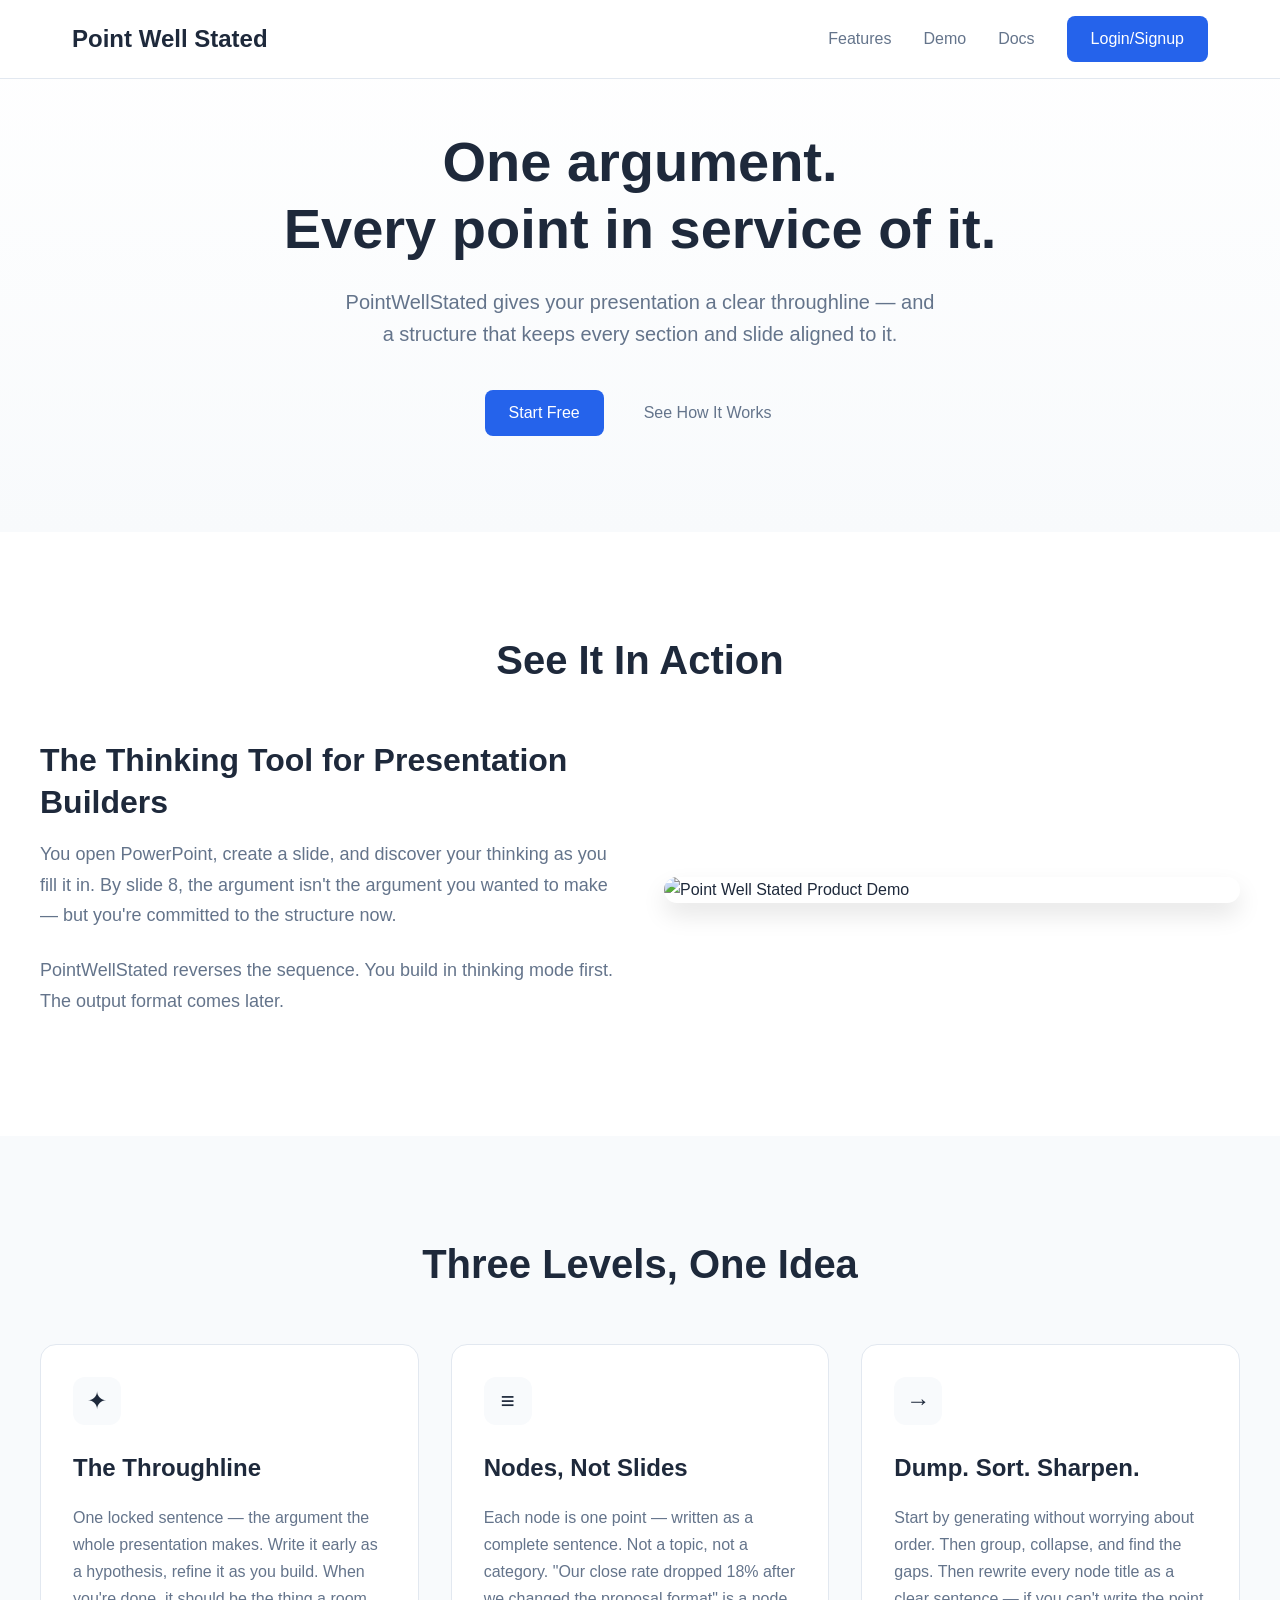
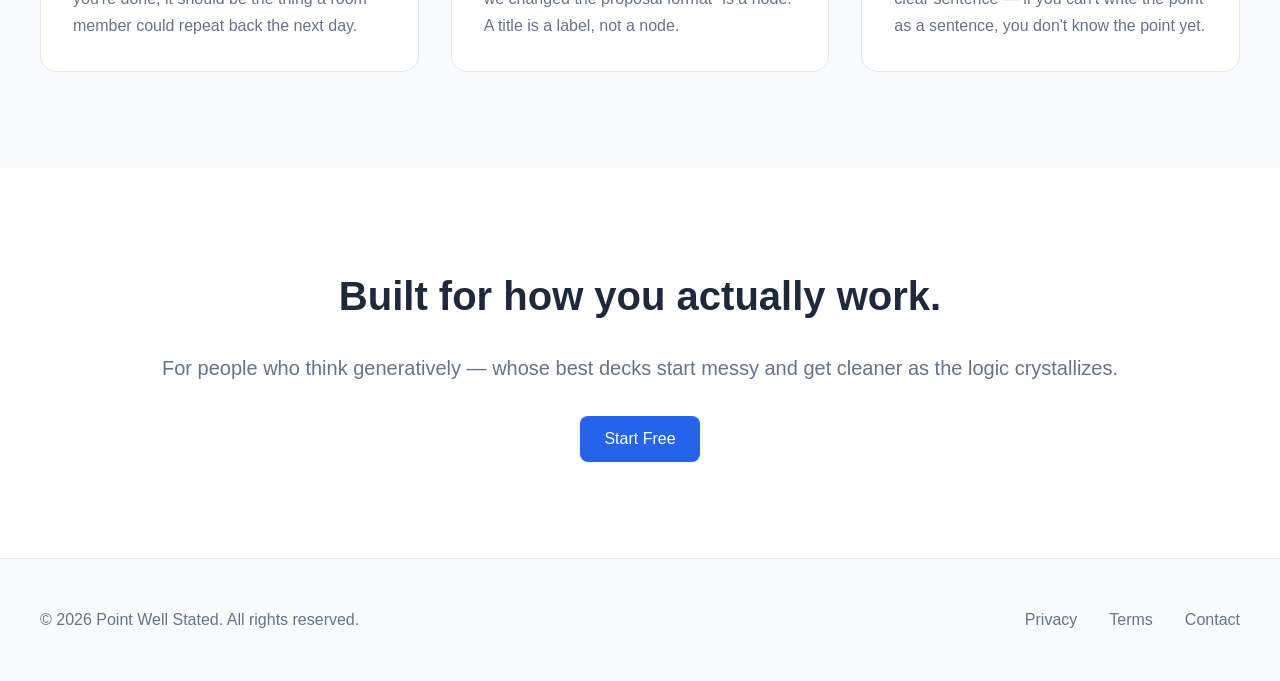
==== commit 9e126cf5: "Add docs page with product walkthrough content Co-Authored-By: Claude Sonnet 4.6 <noreply@anthropic." ====
--- a/index.html
+++ b/index.html
@@ -14,7 +14,8 @@
             <div class="nav-links">
                 <a href="#features">Features</a>
                 <a href="#demo">Demo</a>
-                <a href="https://dashboard.pointwellstated.com" class="btn btn-primary">Get Started</a>
+                <a href="docs.html">Docs</a>
+                <a href="https://dashboard.pointwellstated.com" class="btn btn-primary">Login/Signup</a>
             </div>
         </div>
     </nav>
--- a/styles.css
+++ b/styles.css
@@ -285,6 +285,147 @@
     color: var(--text-primary);
 }
 
+/* Docs Layout */
+.docs-layout {
+    display: grid;
+    grid-template-columns: 220px 1fr;
+    max-width: 1100px;
+    margin: 0 auto;
+    padding: 8rem 2rem 4rem;
+    gap: 4rem;
+    align-items: start;
+}
+
+.docs-sidebar {
+    position: sticky;
+    top: 6rem;
+}
+
+.docs-nav {
+    display: flex;
+    flex-direction: column;
+    gap: 0.25rem;
+}
+
+.docs-nav a {
+    color: var(--text-secondary);
+    text-decoration: none;
+    padding: 0.4rem 0.75rem;
+    border-radius: 0.375rem;
+    font-size: 0.9rem;
+    transition: color 0.2s, background 0.2s;
+}
+
+.docs-nav a:hover {
+    color: var(--text-primary);
+    background: var(--bg-light);
+}
+
+.docs-content section {
+    padding-bottom: 3rem;
+    margin-bottom: 3rem;
+    border-bottom: 1px solid var(--border);
+}
+
+.docs-content section:last-child {
+    border-bottom: none;
+}
+
+.docs-content h1 {
+    font-size: 2.25rem;
+    font-weight: 700;
+    margin-bottom: 1.5rem;
+    color: var(--text-primary);
+}
+
+.docs-content h2 {
+    font-size: 1.5rem;
+    font-weight: 600;
+    margin-bottom: 1.25rem;
+    margin-top: 2rem;
+    color: var(--text-primary);
+}
+
+.docs-content h3 {
+    font-size: 1.1rem;
+    font-weight: 600;
+    margin-bottom: 0.5rem;
+    margin-top: 1.5rem;
+    color: var(--text-primary);
+}
+
+.docs-content p {
+    color: var(--text-secondary);
+    line-height: 1.75;
+    margin-bottom: 1rem;
+}
+
+.docs-content ul {
+    color: var(--text-secondary);
+    line-height: 1.75;
+    padding-left: 1.5rem;
+    margin-bottom: 1rem;
+}
+
+.docs-content ul li {
+    margin-bottom: 0.4rem;
+}
+
+.node-type {
+    background: var(--bg-light);
+    border: 1px solid var(--border);
+    border-radius: 0.75rem;
+    padding: 1.25rem 1.5rem;
+    margin-bottom: 1rem;
+}
+
+.node-type h3 {
+    margin-top: 0;
+    margin-bottom: 0.375rem;
+}
+
+.node-type p {
+    margin-bottom: 0;
+}
+
+.docs-note {
+    background: var(--bg-light);
+    border-left: 3px solid var(--primary);
+    padding: 1rem 1.25rem;
+    border-radius: 0 0.5rem 0.5rem 0;
+    font-size: 0.95rem;
+}
+
+.workflow-step {
+    display: flex;
+    gap: 1.25rem;
+    margin-bottom: 1.75rem;
+    align-items: flex-start;
+}
+
+.step-number {
+    flex-shrink: 0;
+    width: 2rem;
+    height: 2rem;
+    background: var(--primary);
+    color: white;
+    border-radius: 50%;
+    display: flex;
+    align-items: center;
+    justify-content: center;
+    font-weight: 600;
+    font-size: 0.875rem;
+    margin-top: 0.2rem;
+}
+
+.step-body h3 {
+    margin-top: 0;
+}
+
+.docs-cta {
+    margin-top: 2rem;
+}
+
 /* Responsive */
 @media (max-width: 768px) {
     .hero h1 {
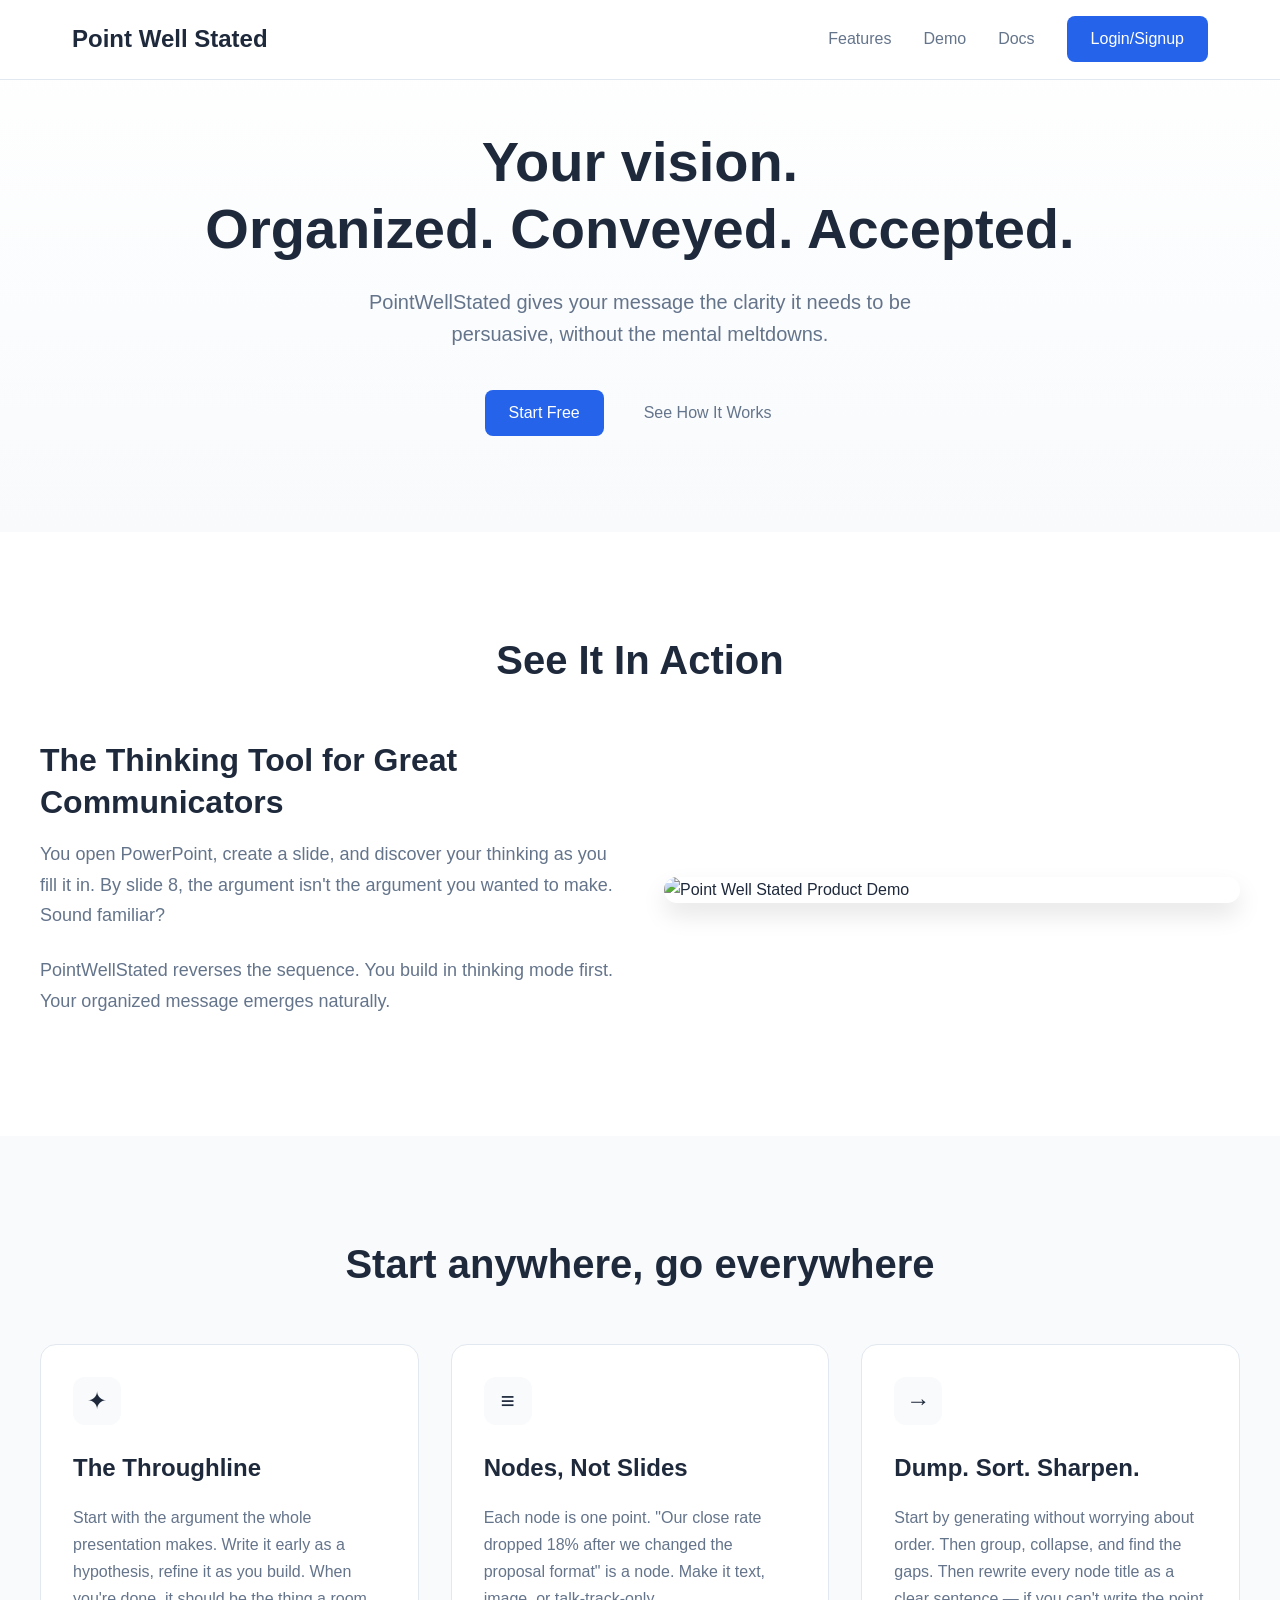
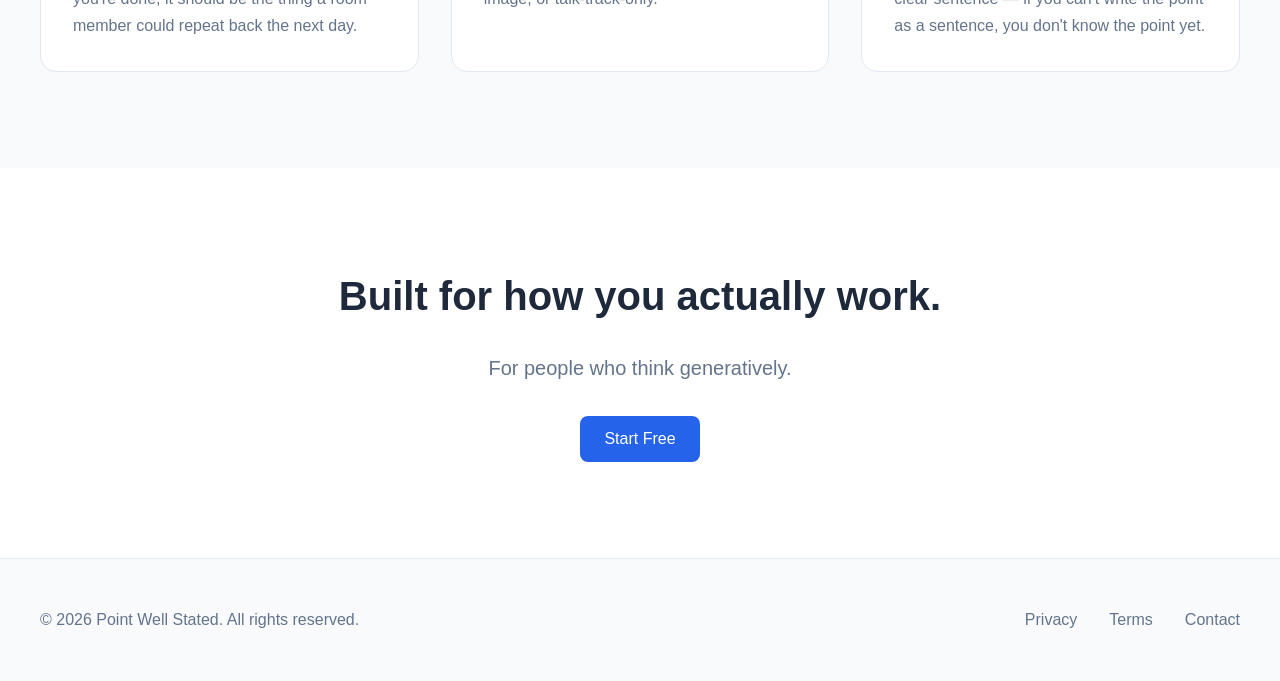
==== commit d4c11e7f: "updating text" ====
--- a/index.html
+++ b/index.html
@@ -22,8 +22,8 @@
 
     <!-- Hero Section -->
     <section class="hero">
-        <h1>One argument.<br>Every point in service of it.</h1>
-        <p>PointWellStated gives your presentation a clear throughline — and a structure that keeps every section and slide aligned to it.</p>
+        <h1>Your vision.<br>Organized. Conveyed. Accepted.</h1>
+        <p>PointWellStated gives your message the clarity it needs to be persuasive, without the mental meltdowns.</p>
         <div class="hero-cta">
             <a href="https://dashboard.pointwellstated.com" class="btn btn-primary">Start Free</a>
             <a href="#demo" class="btn btn-secondary">See How It Works</a>
@@ -36,9 +36,9 @@
             <h2>See It In Action</h2>
             <div class="demo-wrapper">
                 <div class="demo-text">
-                    <h3>The Thinking Tool for Presentation Builders</h3>
-                    <p>You open PowerPoint, create a slide, and discover your thinking as you fill it in. By slide 8, the argument isn't the argument you wanted to make — but you're committed to the structure now.</p>
-                    <p>PointWellStated reverses the sequence. You build in thinking mode first. The output format comes later.</p>
+                    <h3>The Thinking Tool for Great Communicators</h3>
+                    <p>You open PowerPoint, create a slide, and discover your thinking as you fill it in. By slide 8, the argument isn't the argument you wanted to make. Sound familiar?</p>
+                    <p>PointWellStated reverses the sequence. You build in thinking mode first. Your organized message emerges naturally.</p>
                 </div>
                 <div class="demo-container">
                     <img src="demo.gif" alt="Point Well Stated Product Demo">
@@ -50,17 +50,17 @@
     <!-- Features Section -->
     <section class="features" id="features">
         <div class="container">
-            <h2>Three Levels, One Idea</h2>
+            <h2>Start anywhere, go everywhere</h2>
             <div class="features-grid">
                 <div class="feature-card">
                     <div class="feature-icon">✦</div>
                     <h3>The Throughline</h3>
-                    <p>One locked sentence — the argument the whole presentation makes. Write it early as a hypothesis, refine it as you build. When you're done, it should be the thing a room member could repeat back the next day.</p>
+                    <p>Start with the argument the whole presentation makes. Write it early as a hypothesis, refine it as you build. When you're done, it should be the thing a room member could repeat back the next day.</p>
                 </div>
                 <div class="feature-card">
                     <div class="feature-icon">≡</div>
                     <h3>Nodes, Not Slides</h3>
-                    <p>Each node is one point — written as a complete sentence. Not a topic, not a category. "Our close rate dropped 18% after we changed the proposal format" is a node. A title is a label, not a node.</p>
+                    <p>Each node is one point. "Our close rate dropped 18% after we changed the proposal format" is a node. Make it text, image, or talk-track-only.</p>
                 </div>
                 <div class="feature-card">
                     <div class="feature-icon">→</div>
@@ -75,7 +75,7 @@
     <section class="cta-section">
         <div class="container">
             <h2>Built for how you actually work.</h2>
-            <p>For people who think generatively — whose best decks start messy and get cleaner as the logic crystallizes.</p>
+            <p>For people who think generatively.</p>
             <a href="https://dashboard.pointwellstated.com" class="btn btn-primary">Start Free</a>
         </div>
     </section>
--- a/styles.css
+++ b/styles.css
@@ -12,6 +12,7 @@
     --bg-light: #f8fafc;
     --bg-white: #ffffff;
     --border: #e2e8f0;
+    --nav-height: 80px; /* adjust to your actual nav height */
 }
 
 body {
@@ -20,12 +21,14 @@
     color: var(--text-primary);
     background: var(--bg-white);
 }
+
 
 /* Navigation */
 nav {
     position: fixed;
     top: 0;
     width: 100%;
+    height: var(--nav-height);
     background: rgba(255, 255, 255, 0.9);
     backdrop-filter: blur(10px);
     border-bottom: 1px solid var(--border);
@@ -50,6 +53,7 @@
 
 nav .nav-links {
     display: flex;
+    flex-wrap: nowrap;
     gap: 2rem;
     align-items: center;
 }
@@ -287,18 +291,18 @@
 
 /* Docs Layout */
 .docs-layout {
+    padding: calc(var(--nav-height) + 2rem) 2rem 4rem;
     display: grid;
     grid-template-columns: 220px 1fr;
     max-width: 1100px;
     margin: 0 auto;
-    padding: 8rem 2rem 4rem;
     gap: 4rem;
     align-items: start;
 }
 
 .docs-sidebar {
     position: sticky;
-    top: 6rem;
+    top: var(--nav-height);
 }
 
 .docs-nav {
